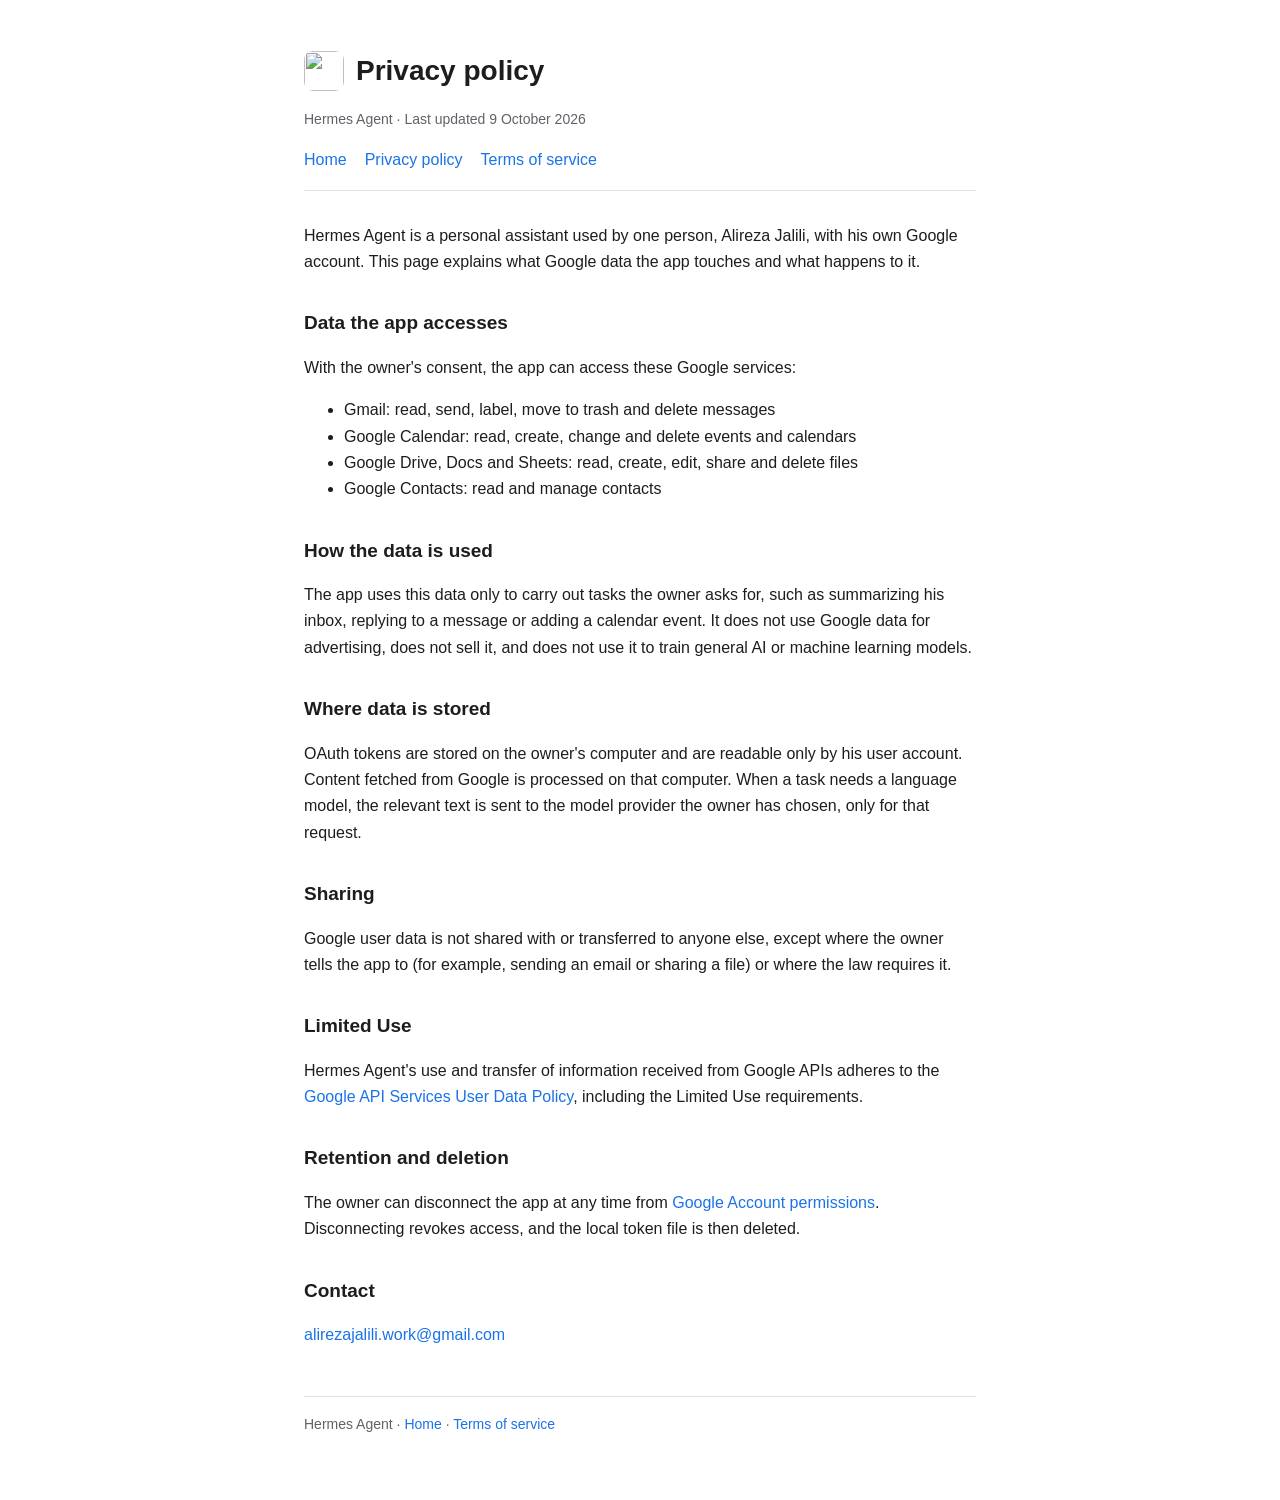
==== privacy.html @ 3ed0279b "Hermes Agent OAuth app pages" ====
<!doctype html>
<html lang="en">
<head>
<meta charset="utf-8">
<meta name="viewport" content="width=device-width, initial-scale=1">
<title>Privacy policy · Hermes Agent</title>
<link rel="icon" href="logo.png">
<link rel="stylesheet" href="style.css">
</head>
<body>
<main>
<header><img src="logo.png" alt=""><h1>Privacy policy</h1></header>
<p class="muted">Hermes Agent · Last updated 9 October 2026</p>
<nav><a href="./">Home</a><a href="privacy.html">Privacy policy</a><a href="terms.html">Terms of service</a></nav>

<p>Hermes Agent is a personal assistant used by one person, Alireza Jalili, with his own Google account. This page explains what Google data the app touches and what happens to it.</p>

<h2>Data the app accesses</h2>
<p>With the owner's consent, the app can access these Google services:</p>
<ul>
<li>Gmail: read, send, label, move to trash and delete messages</li>
<li>Google Calendar: read, create, change and delete events and calendars</li>
<li>Google Drive, Docs and Sheets: read, create, edit, share and delete files</li>
<li>Google Contacts: read and manage contacts</li>
</ul>

<h2>How the data is used</h2>
<p>The app uses this data only to carry out tasks the owner asks for, such as summarizing his inbox, replying to a message or adding a calendar event. It does not use Google data for advertising, does not sell it, and does not use it to train general AI or machine learning models.</p>

<h2>Where data is stored</h2>
<p>OAuth tokens are stored on the owner's computer and are readable only by his user account. Content fetched from Google is processed on that computer. When a task needs a language model, the relevant text is sent to the model provider the owner has chosen, only for that request.</p>

<h2>Sharing</h2>
<p>Google user data is not shared with or transferred to anyone else, except where the owner tells the app to (for example, sending an email or sharing a file) or where the law requires it.</p>

<h2>Limited Use</h2>
<p>Hermes Agent's use and transfer of information received from Google APIs adheres to the <a href="https://developers.google.com/terms/api-services-user-data-policy">Google API Services User Data Policy</a>, including the Limited Use requirements.</p>

<h2>Retention and deletion</h2>
<p>The owner can disconnect the app at any time from <a href="https://myaccount.google.com/permissions">Google Account permissions</a>. Disconnecting revokes access, and the local token file is then deleted.</p>

<h2>Contact</h2>
<p><a href="mailto:alirezajalili.work@gmail.com">alirezajalili.work@gmail.com</a></p>

<footer>Hermes Agent · <a href="./">Home</a> · <a href="terms.html">Terms of service</a></footer>
</main>
</body>
</html>
---- style.css ----
:root { color-scheme: light dark; --fg: #1d1d1f; --muted: #5f6368; --bg: #fff; --line: #e3e3e3; --accent: #1a73e8; }
@media (prefers-color-scheme: dark) { :root { --fg: #e8eaed; --muted: #9aa0a6; --bg: #121212; --line: #2c2c2c; --accent: #8ab4f8; } }
* { box-sizing: border-box; }
body { margin: 0; background: var(--bg); color: var(--fg); font: 16px/1.65 -apple-system, "Segoe UI", Roboto, Helvetica, Arial, sans-serif; }
main { max-width: 720px; margin: 0 auto; padding: 48px 24px 64px; }
header { display: flex; align-items: center; gap: 12px; margin-bottom: 8px; }
header img { width: 40px; height: 40px; border-radius: 9px; }
h1 { font-size: 28px; margin: 0; }
h2 { font-size: 19px; margin: 32px 0 8px; }
p, li { color: var(--fg); }
.muted { color: var(--muted); font-size: 14px; }
nav { margin: 16px 0 32px; padding-bottom: 16px; border-bottom: 1px solid var(--line); }
nav a { margin-right: 18px; }
a { color: var(--accent); text-decoration: none; }
a:hover { text-decoration: underline; }
footer { margin-top: 48px; padding-top: 16px; border-top: 1px solid var(--line); color: var(--muted); font-size: 14px; }
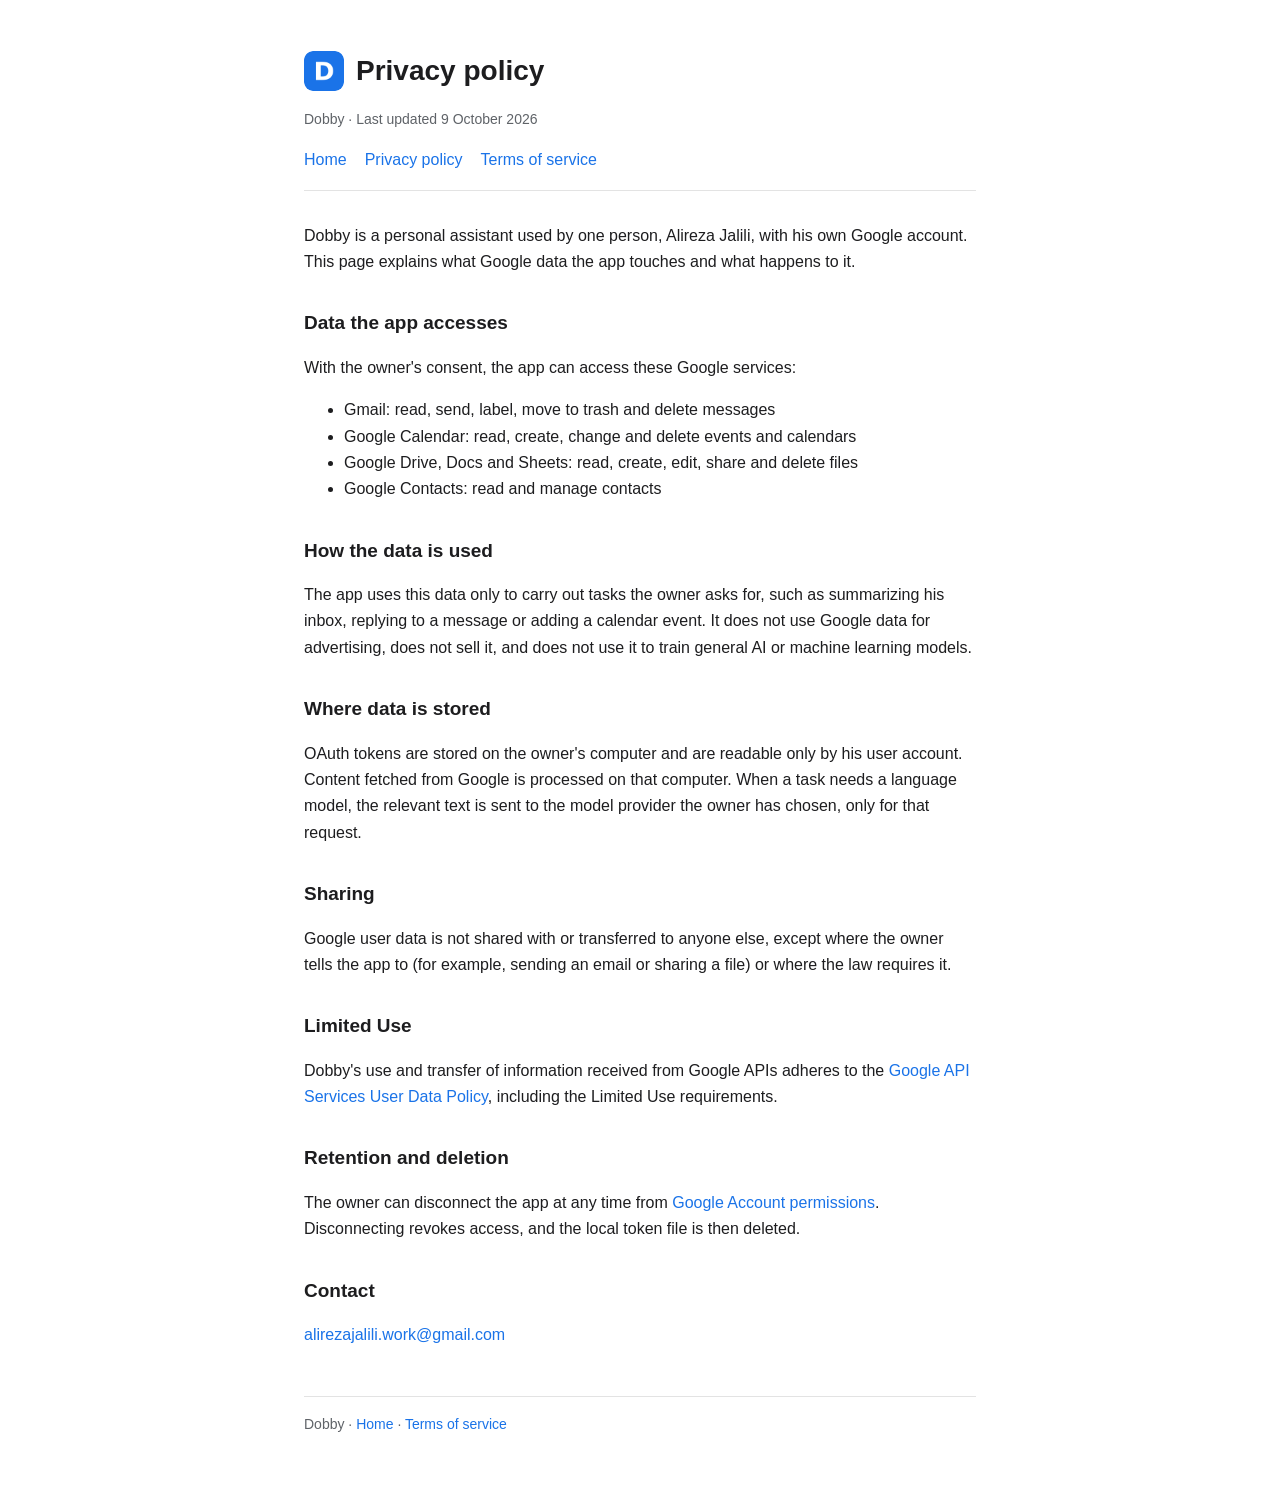
==== commit 9617cc22: "Rename app to Dobby" ====
--- a/privacy.html
+++ b/privacy.html
@@ -3,17 +3,17 @@
 <head>
 <meta charset="utf-8">
 <meta name="viewport" content="width=device-width, initial-scale=1">
-<title>Privacy policy · Hermes Agent</title>
+<title>Privacy policy · Dobby</title>
 <link rel="icon" href="logo.png">
 <link rel="stylesheet" href="style.css">
 </head>
 <body>
 <main>
 <header><img src="logo.png" alt=""><h1>Privacy policy</h1></header>
-<p class="muted">Hermes Agent · Last updated 9 October 2026</p>
+<p class="muted">Dobby · Last updated 9 October 2026</p>
 <nav><a href="./">Home</a><a href="privacy.html">Privacy policy</a><a href="terms.html">Terms of service</a></nav>
 
-<p>Hermes Agent is a personal assistant used by one person, Alireza Jalili, with his own Google account. This page explains what Google data the app touches and what happens to it.</p>
+<p>Dobby is a personal assistant used by one person, Alireza Jalili, with his own Google account. This page explains what Google data the app touches and what happens to it.</p>
 
 <h2>Data the app accesses</h2>
 <p>With the owner's consent, the app can access these Google services:</p>
@@ -34,7 +34,7 @@
 <p>Google user data is not shared with or transferred to anyone else, except where the owner tells the app to (for example, sending an email or sharing a file) or where the law requires it.</p>
 
 <h2>Limited Use</h2>
-<p>Hermes Agent's use and transfer of information received from Google APIs adheres to the <a href="https://developers.google.com/terms/api-services-user-data-policy">Google API Services User Data Policy</a>, including the Limited Use requirements.</p>
+<p>Dobby's use and transfer of information received from Google APIs adheres to the <a href="https://developers.google.com/terms/api-services-user-data-policy">Google API Services User Data Policy</a>, including the Limited Use requirements.</p>
 
 <h2>Retention and deletion</h2>
 <p>The owner can disconnect the app at any time from <a href="https://myaccount.google.com/permissions">Google Account permissions</a>. Disconnecting revokes access, and the local token file is then deleted.</p>
@@ -42,7 +42,7 @@
 <h2>Contact</h2>
 <p><a href="mailto:alirezajalili.work@gmail.com">alirezajalili.work@gmail.com</a></p>
 
-<footer>Hermes Agent · <a href="./">Home</a> · <a href="terms.html">Terms of service</a></footer>
+<footer>Dobby · <a href="./">Home</a> · <a href="terms.html">Terms of service</a></footer>
 </main>
 </body>
 </html>
